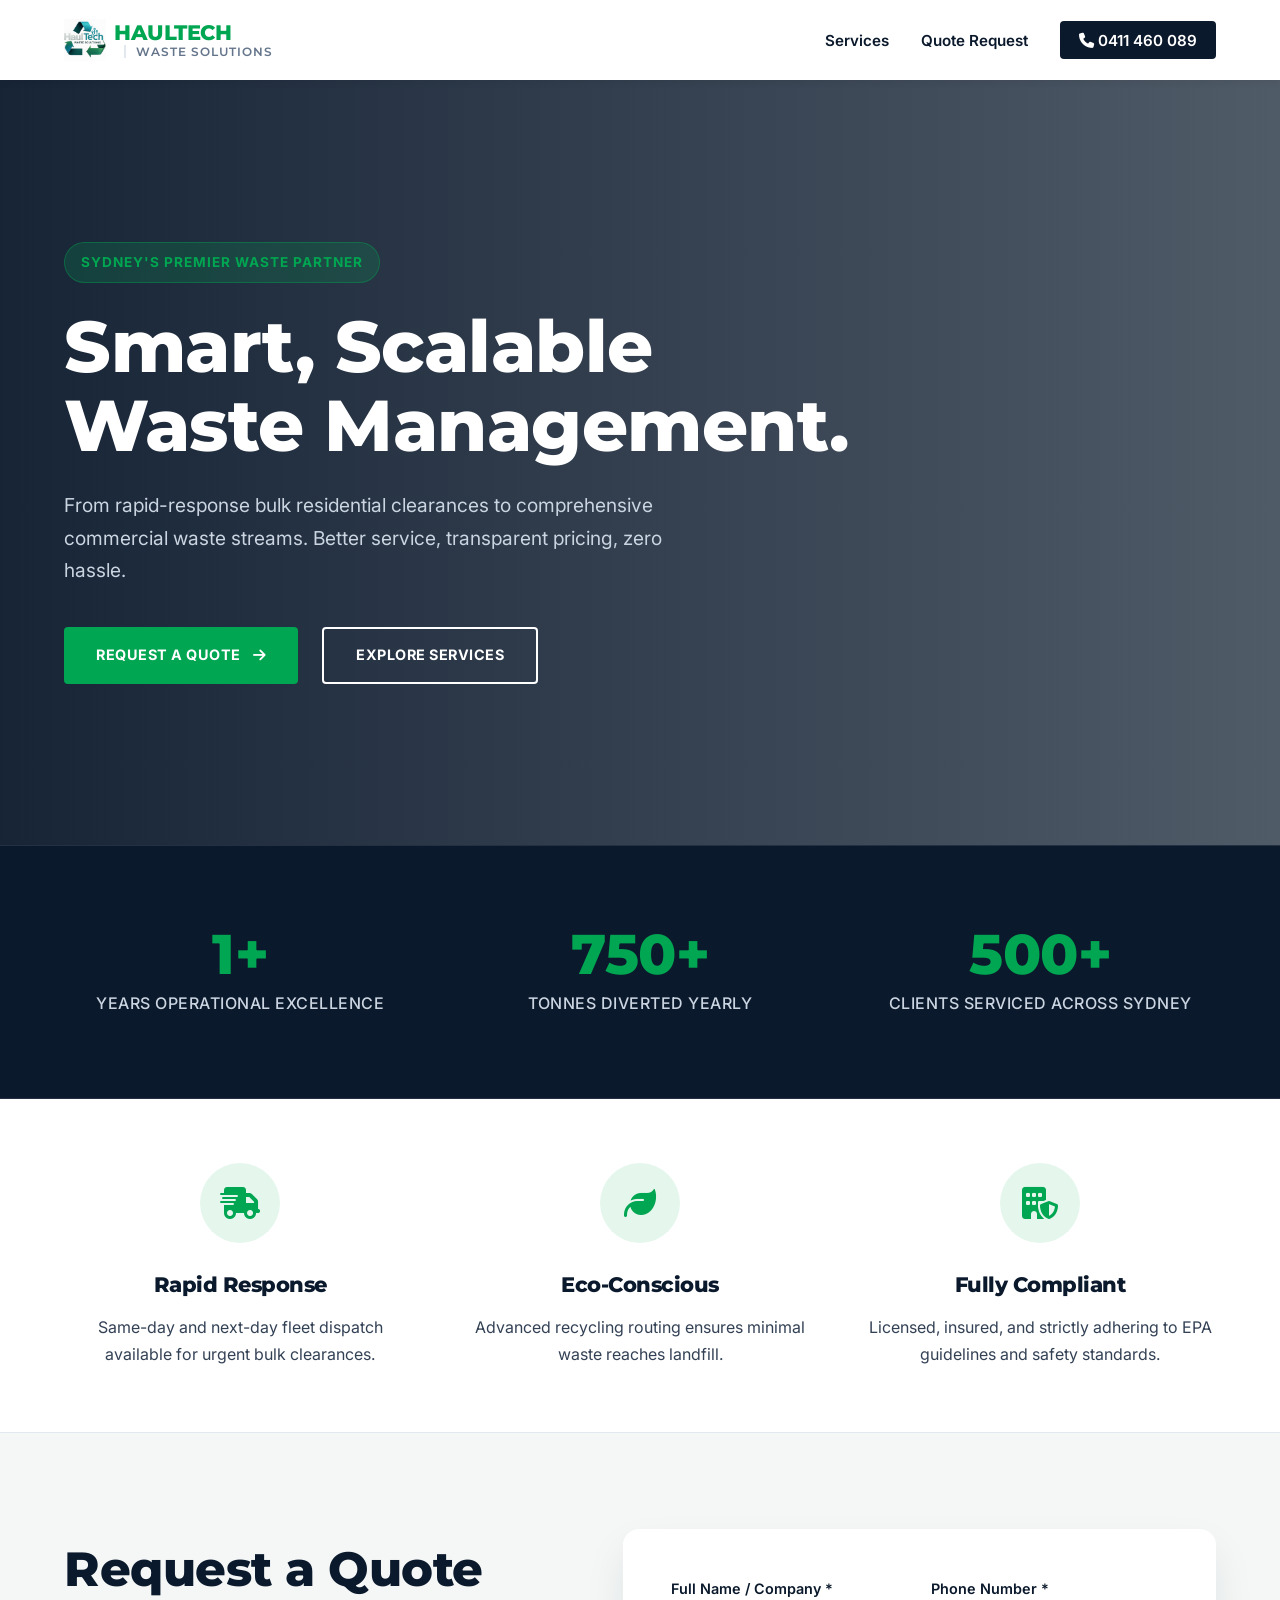
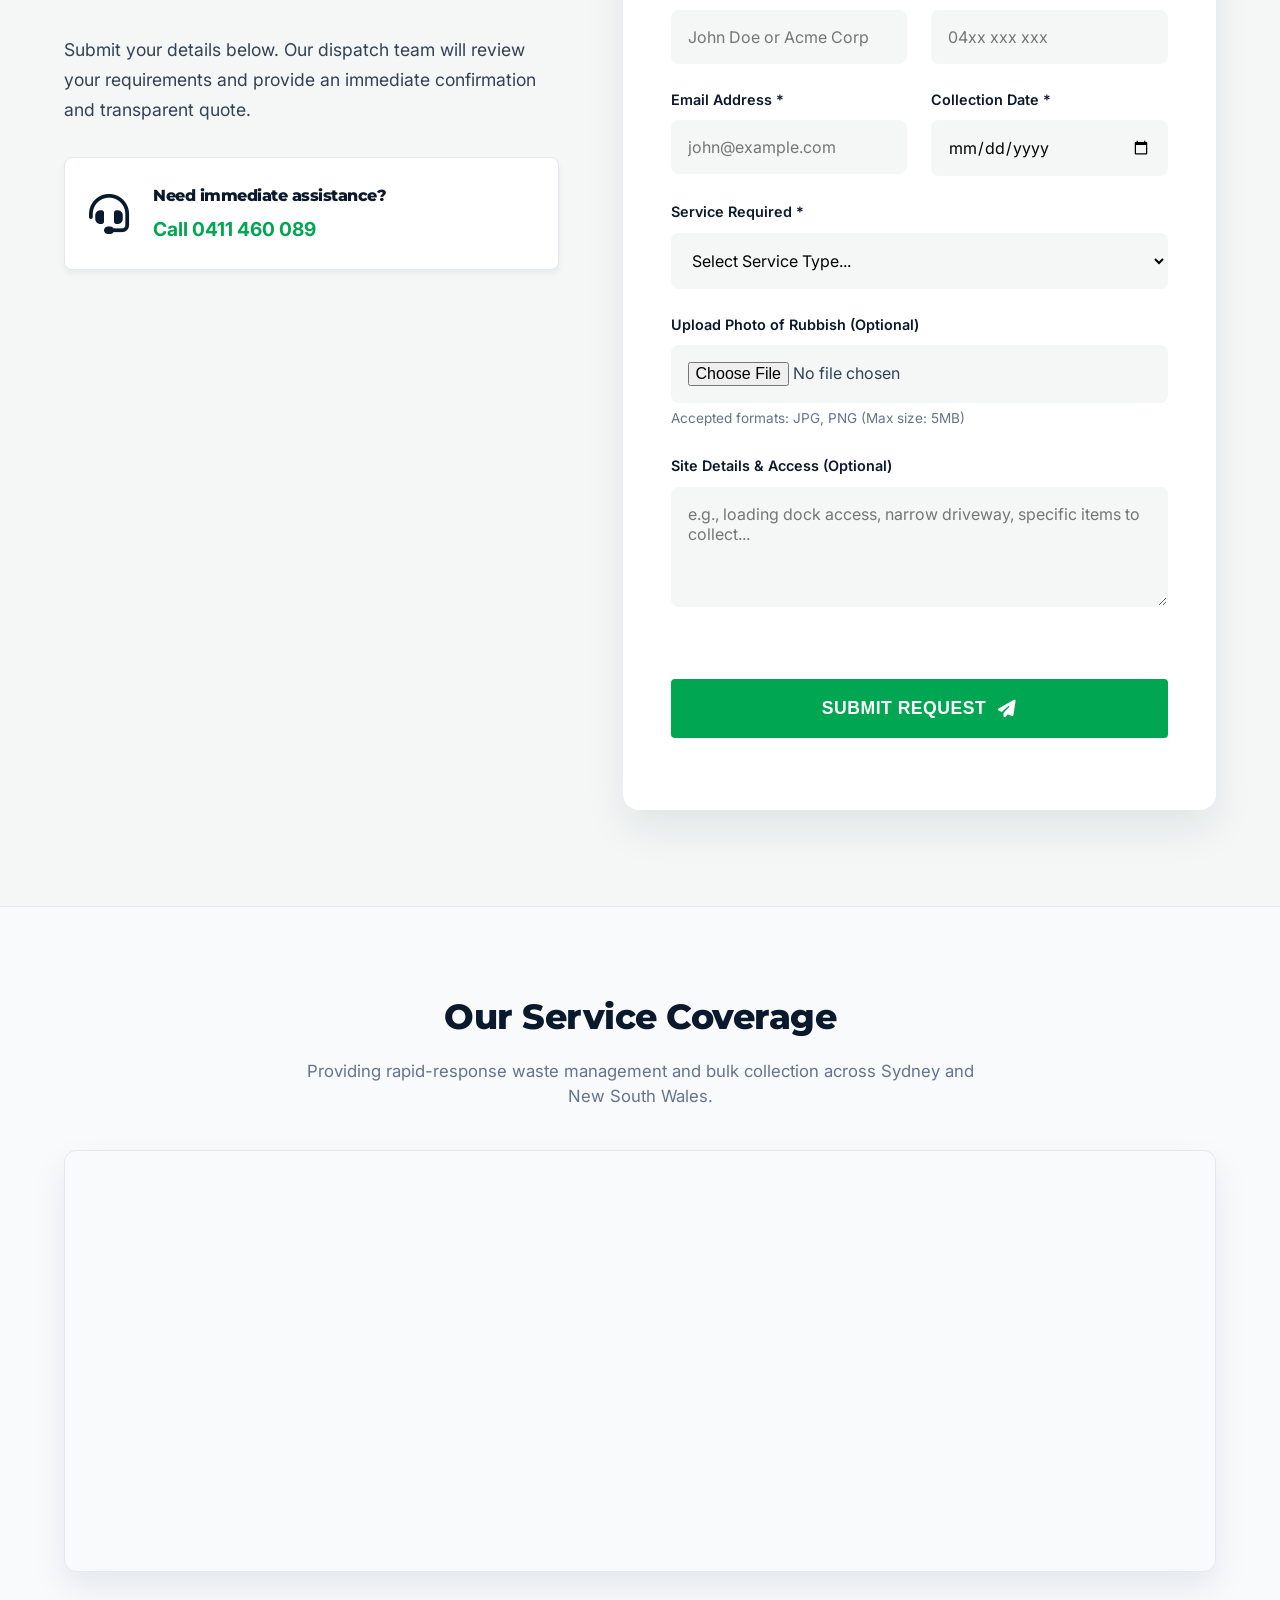
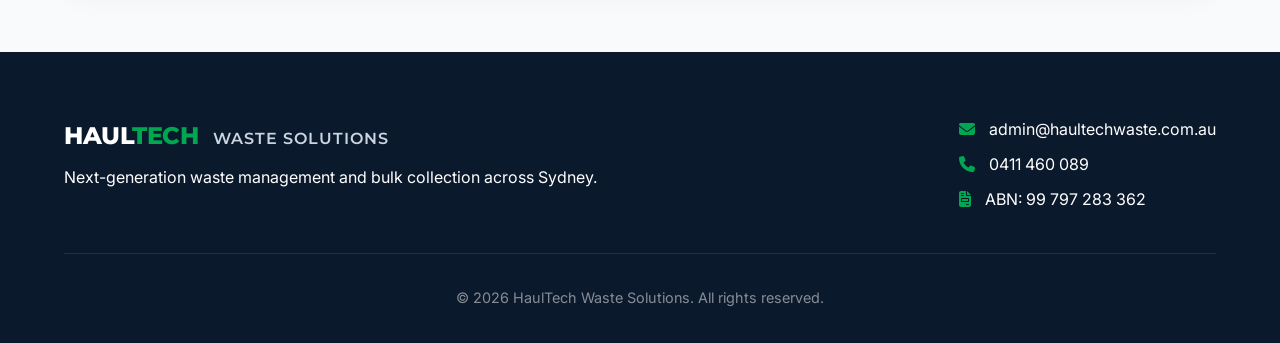
==== index.html @ 018791e0 "Add files via upload" ====
<!DOCTYPE html>
<html lang="en">
<head>
    <meta charset="UTF-8">
    <meta name="viewport" content="width=device-width, initial-scale=1.0">
    <title>HaulTech Waste Solutions | Waste Management</title>
    <link href="https://fonts.googleapis.com/css2?family=Montserrat:wght@700;800&family=Inter:wght@400;500;600&display=swap" rel="stylesheet">
    <link rel="stylesheet" href="https://cdnjs.cloudflare.com/ajax/libs/font-awesome/6.4.0/css/all.min.css">
    <link rel="stylesheet" href="styles.css">
</head>
<body>

    <header class="navbar">
        <div class="logo">
            <a href="index.html" class="logo-container">
                <img src="IMG_9557.JPG" alt="HaulTech Logo" class="logo-img">
                <div class="logo-text">
                    <span class="brand-name">HAUL<span>TECH</span></span>
                    <span class="tagline">WASTE SOLUTIONS</span>
                </div>
            </a>
        </div>
        <nav>
            <ul>
                <li><a href="services.html">Services</a></li>
                <li><a href="index.html#booking">Quote Request</a></li>
                <li>
                    <a href="tel:0411460089" class="btn-nav-call">
                        <i class="fa-solid fa-phone"></i> <span class="phone-number">0411 460 089</span>
                    </a>
                </li>
            </ul>
        </nav>
    </header>

    <section class="hero">
        <div class="hero-overlay"></div>
        <div class="hero-content fade-in-up">
            <span class="badge">Sydney's Premier Waste Partner</span>
            <h1>Smart, Scalable Waste Management.</h1>
            <p>From rapid-response bulk residential clearances to comprehensive commercial waste streams. Better service, transparent pricing, zero hassle.</p>
            
            <div class="hero-buttons">
                <a href="#booking" class="btn-primary btn-lg">Request a Quote <i class="fa-solid fa-arrow-right"></i></a>
                <a href="services.html" class="btn-outline-light btn-lg">Explore Services</a>
            </div>
        </div>
    </section>

    <section class="stats-section">
        <div class="stats-grid">
            <div class="stat-item">
                <h2>1+</h2>
                <p>Years Operational Excellence</p>
            </div>
            <div class="stat-item">
                <h2>750+</h2>
                <p>Tonnes Diverted Yearly</p>
            </div>
            <div class="stat-item">
                <h2>500+</h2>
                <p>Clients Serviced Across Sydney</p>
            </div>
        </div>
    </section>

    <section class="trust-section">
        <div class="trust-grid">
            <div class="trust-item">
                <div class="icon-circle"><i class="fa-solid fa-truck-fast"></i></div>
                <h3>Rapid Response</h3>
                <p>Same-day and next-day fleet dispatch available for urgent bulk clearances.</p>
            </div>
            <div class="trust-item">
                <div class="icon-circle"><i class="fa-solid fa-leaf"></i></div>
                <h3>Eco-Conscious</h3>
                <p>Advanced recycling routing ensures minimal waste reaches landfill.</p>
            </div>
            <div class="trust-item">
                <div class="icon-circle"><i class="fa-solid fa-building-shield"></i></div>
                <h3>Fully Compliant</h3>
                <p>Licensed, insured, and strictly adhering to EPA guidelines and safety standards.</p>
            </div>
        </div>
    </section>

    <section id="booking" class="booking-section">
        <div class="booking-container">
            <div class="booking-text">
                <h2>Request a Quote</h2>
                <p>Submit your details below. Our dispatch team will review your requirements and provide an immediate confirmation and transparent quote.</p>
                
                <div class="contact-card">
                    <i class="fa-solid fa-headset"></i>
                    <div>
                        <h4>Need immediate assistance?</h4>
                        <a href="tel:0411460089">Call 0411 460 089</a>
                    </div>
                </div>
            </div>

            <div class="booking-form-wrapper">
                <form id="bookingForm" action="https://api.web3forms.com/submit" method="POST" enctype="multipart/form-data">
    <input type="hidden" name="access_key" value="d04e85ba-3c65-4152-a15e-66b046888e22">
    <input type="checkbox" name="botcheck" style="display: none;">

    <div class="form-row">
        <div class="form-group">
            <label>Full Name / Company <span class="required">*</span></label>
            <input type="text" name="name" required placeholder="John Doe or Acme Corp">
        </div>
        <div class="form-group">
            <label>Phone Number <span class="required">*</span></label>
            <input type="tel" name="phone" required placeholder="04xx xxx xxx">
        </div>
    </div>

    <div class="form-row">
        <div class="form-group">
            <label>Email Address <span class="required">*</span></label>
            <input type="email" name="email" required placeholder="john@example.com">
        </div>
        <div class="form-group">
            <label>Collection Date <span class="required">*</span></label>
            <input type="date" name="date" required>
        </div>
    </div>

    <div class="form-group">
        <label>Service Required <span class="required">*</span></label>
        <select name="waste-type" required>
            <option value="">Select Service Type...</option>
            <option value="One-Off Bulk Clearance">One-Off Bulk Rubbish Clearance</option>
            <option value="Ongoing Commercial">Ongoing Commercial/Business Service</option>
            <option value="Construction Waste">Construction/Job Site Waste</option>
            <option value="Recycling Solutions">Dedicated Recycling Solutions</option>
            <option value="Other">Other / Unsure</option>
        </select>
    </div>

    <div class="form-group">
        <label>Upload Photo of Rubbish (Optional)</label>
        <input type="file" name="attachment" accept="image/*" class="file-input">
        <small style="color: #64748b; font-size: 0.85rem; display: block; margin-top: 4px;">Accepted formats: JPG, PNG (Max size: 5MB)</small>
    </div>

    <div class="form-group">
        <label>Site Details & Access (Optional)</label>
        <textarea name="message" rows="3" placeholder="e.g., loading dock access, narrow driveway, specific items to collect..."></textarea>
    </div>

    <div class="form-group" style="display: flex; justify-content: center; margin-bottom: 1.5rem;">
        <div class="h-captcha" data-captcha="true"></div>
    </div>

    <button type="submit" class="btn-primary block btn-submit">Submit Request <i class="fa-solid fa-paper-plane"></i></button>
    <div id="formStatus" class="form-status"></div>
</form>
            </div>
        </div>
    </section>

    <section class="map-section">
        <div class="map-header">
            <h2>Our Service Coverage</h2>
            <p>Providing rapid-response waste management and bulk collection across Sydney and New South Wales.</p>
        </div>
        <div class="map-container">
            <iframe 
                src="https://maps.google.com/maps?q=Sydney+New+South+Wales&t=&z=10&ie=UTF8&iwloc=&output=embed" 
                width="100%" 
                height="400" 
                style="border:0;" 
                allowfullscreen="" 
                loading="lazy" 
                referrerpolicy="no-referrer-when-downgrade"
                title="HaulTech Service Area Map">
            </iframe>
        </div>
    </section>

    <footer>
        <div class="footer-container">
            <div class="footer-brand">
                <h2>HAUL<span>TECH</span> <span style="font-size: 1rem; font-weight: 600; color: #cbd5e1; letter-spacing: 1px; margin-left: 8px;">WASTE SOLUTIONS</span></h2>
                <p>Next-generation waste management and bulk collection across Sydney.</p>
            </div>
            <div class="footer-contact">
                <p><i class="fa-solid fa-envelope"></i> <a href="mailto:admin@haultechwaste.com.au">admin@haultechwaste.com.au</a></p>
                <p><i class="fa-solid fa-phone"></i> <a href="tel:0411460089">0411 460 089</a></p>
                <p class="footer-abn"><i class="fa-solid fa-file-invoice"></i> ABN: 99 797 283 362</p>
            </div>
        </div>
        <div class="footer-bottom">
            <p>&copy; 2026 HaulTech Waste Solutions. All rights reserved.</p>
        </div>
    </footer>

    <script src="https://web3forms.com/client/script.js" async defer></script>
    <script src="script.js"></script>
</body>
</html>
---- styles.css ----
/* =========================================
   ENTERPRISE DESIGN SYSTEM & VARIABLES
   ========================================= */
   :root {
    --primary-navy: #0B192C;
    --primary-green: #00A651; /* Vibrant, trustworthy green */
    --hover-green: #008741;
    --bg-light: #F4F7F6;
    --text-main: #334155;
    --text-muted: #64748B;
    --white: #ffffff;
    --border-color: #E2E8F0;
    --shadow-sm: 0 4px 6px rgba(0, 0, 0, 0.05);
    --shadow-lg: 0 20px 40px rgba(11, 25, 44, 0.08);
}

* {
    margin: 0;
    padding: 0;
    box-sizing: border-box;
}

body {
    font-family: 'Inter', sans-serif;
    color: var(--text-main);
    background-color: var(--bg-light);
    line-height: 1.7;
    -webkit-font-smoothing: antialiased;
}

h1, h2, h3, h4 {
    font-family: 'Montserrat', sans-serif;
    color: var(--primary-navy);
    font-weight: 800;
    letter-spacing: -0.5px;
}

/* =========================================
   NAVIGATION (Corporate & Sleek)
   ========================================= */
.navbar {
    display: flex;
    justify-content: space-between;
    align-items: center;
    padding: 1.2rem 5%;
    background: var(--white);
    box-shadow: var(--shadow-sm);
    position: sticky;
    top: 0;
    z-index: 1000;
}

.logo a {
    text-decoration: none;
    font-family: 'Montserrat', sans-serif;
    font-size: 1.8rem;
    font-weight: 800;
    color: var(--primary-navy);
    display: flex;
    align-items: center;
    gap: 0.5rem;
}

.logo span { color: var(--primary-green); }
.logo .tagline {
    font-size: 0.75rem;
    color: var(--text-muted);
    font-weight: 600;
    letter-spacing: 1px;
    margin-left: 10px;
    border-left: 2px solid var(--border-color);
    padding-left: 10px;
    display: none; /* Hidden on very small screens */
}

@media(min-width: 768px) { .logo .tagline { display: block; } }

nav ul {
    list-style: none;
    display: flex;
    gap: 2rem;
    align-items: center;
}

nav a {
    text-decoration: none;
    color: var(--primary-navy);
    font-weight: 600;
    font-size: 0.95rem;
    transition: color 0.3s;
}

nav a:hover { color: var(--primary-green); }

/* Buttons */
.btn-nav-call {
    background: var(--primary-navy);
    color: var(--white);
    padding: 0.6rem 1.2rem;
    border-radius: 4px;
    transition: background 0.3s, transform 0.3s;
}
.btn-nav-call:hover {
    background: var(--primary-green);
    color: var(--white);
    transform: translateY(-2px);
}

.btn-primary {
    background: var(--primary-green);
    color: var(--white);
    padding: 1rem 2rem;
    border-radius: 4px;
    font-weight: 700;
    text-decoration: none;
    display: inline-flex;
    align-items: center;
    justify-content: center;
    gap: 0.75rem;
    border: none;
    cursor: pointer;
    transition: all 0.3s ease;
    text-transform: uppercase;
    letter-spacing: 0.5px;
    font-size: 0.9rem;
}

.btn-primary:hover {
    background: var(--hover-green);
    transform: translateY(-3px);
    box-shadow: 0 10px 20px rgba(0, 166, 81, 0.3);
}

.btn-outline-light {
    border: 2px solid var(--white);
    color: var(--white);
    padding: 0.9rem 2rem;
    border-radius: 4px;
    font-weight: 700;
    text-decoration: none;
    transition: all 0.3s ease;
    text-transform: uppercase;
    letter-spacing: 0.5px;
    font-size: 0.9rem;
}

.btn-outline-light:hover {
    background: var(--white);
    color: var(--primary-navy);
}

/* =========================================
   HERO SECTION (Cinematic & Bold)
   ========================================= */
.hero {
    position: relative;
    height: 85vh;
    min-height: 600px;
    display: flex;
    align-items: center;
    padding: 0 5%;
    background: url('https://images.unsplash.com/photo-1532996122724-e3c354a0b15b?auto=format&fit=crop&w=1920&q=80') center/cover;
}

.hero-overlay {
    position: absolute;
    inset: 0;
    background: linear-gradient(90deg, rgba(11, 25, 44, 0.95) 0%, rgba(11, 25, 44, 0.7) 100%);
    z-index: 1;
}

.hero-content {
    position: relative;
    z-index: 2;
    max-width: 800px;
    color: var(--white);
}

.badge {
    display: inline-block;
    background: rgba(0, 166, 81, 0.2);
    color: var(--primary-green);
    padding: 0.5rem 1rem;
    border-radius: 50px;
    font-weight: 700;
    font-size: 0.85rem;
    margin-bottom: 1.5rem;
    border: 1px solid rgba(0, 166, 81, 0.4);
    letter-spacing: 1px;
    text-transform: uppercase;
}

.hero h1 {
    color: var(--white);
    font-size: 4.5rem;
    line-height: 1.1;
    margin-bottom: 1.5rem;
}

.hero p {
    font-size: 1.2rem;
    color: #cbd5e1;
    margin-bottom: 2.5rem;
    max-width: 600px;
}

.hero-buttons {
    display: flex;
    gap: 1.5rem;
    flex-wrap: wrap;
}

/* Animation for Hero */
.fade-in-up {
    animation: fadeInUp 1s cubic-bezier(0.2, 0.8, 0.2, 1) forwards;
}

@keyframes fadeInUp {
    from { opacity: 0; transform: translateY(40px); }
    to { opacity: 1; transform: translateY(0); }
}

/* =========================================
   TRUST SECTION (Corporate Capabilities)
   ========================================= */
.trust-section {
    padding: 4rem 5%;
    background: var(--white);
    border-bottom: 1px solid var(--border-color);
}

.trust-grid {
    max-width: 1200px;
    margin: 0 auto;
    display: grid;
    grid-template-columns: repeat(auto-fit, minmax(300px, 1fr));
    gap: 3rem;
    text-align: center;
}

.icon-circle {
    width: 80px;
    height: 80px;
    background: rgba(0, 166, 81, 0.1);
    color: var(--primary-green);
    border-radius: 50%;
    display: flex;
    align-items: center;
    justify-content: center;
    font-size: 2rem;
    margin: 0 auto 1.5rem auto;
    transition: transform 0.3s;
}

.trust-item:hover .icon-circle { transform: scale(1.1); }
.trust-item h3 { font-size: 1.3rem; margin-bottom: 0.75rem; }

/* =========================================
   BOOKING SECTION (Split Layout)
   ========================================= */
.booking-section {
    padding: 6rem 5%;
    max-width: 1400px;
    margin: 0 auto;
}

.booking-container {
    display: grid;
    grid-template-columns: 1fr 1.2fr;
    gap: 4rem;
    align-items: start;
}

@media(max-width: 992px) {
    .booking-container { grid-template-columns: 1fr; }
    .hero h1 { font-size: 3rem; }
}

.booking-text h2 {
    font-size: 3rem;
    margin-bottom: 1.5rem;
}

.booking-text p {
    font-size: 1.1rem;
    margin-bottom: 2rem;
}

.contact-card {
    background: var(--white);
    padding: 1.5rem;
    border-radius: 8px;
    display: flex;
    align-items: center;
    gap: 1.5rem;
    border: 1px solid var(--border-color);
    box-shadow: var(--shadow-sm);
}

.contact-card i {
    font-size: 2.5rem;
    color: var(--primary-navy);
}

.contact-card h4 { font-size: 1rem; margin-bottom: 0.25rem; }
.contact-card a {
    color: var(--primary-green);
    font-weight: 700;
    text-decoration: none;
    font-size: 1.2rem;
}

/* Premium Form Styling */
.booking-form-wrapper {
    background: var(--white);
    padding: 3rem;
    border-radius: 16px;
    box-shadow: var(--shadow-lg);
}

.form-row {
    display: grid;
    grid-template-columns: 1fr 1fr;
    gap: 1.5rem;
}

@media(max-width: 600px) {
    .form-row { grid-template-columns: 1fr; gap: 0; }
    .booking-form-wrapper { padding: 2rem 1.5rem; }
}

.form-group { margin-bottom: 1.5rem; }
.form-group label {
    display: block;
    margin-bottom: 0.5rem;
    font-weight: 600;
    font-size: 0.9rem;
    color: var(--primary-navy);
}

.form-group input, 
.form-group select, 
.form-group textarea {
    width: 100%;
    padding: 1rem;
    background: var(--bg-light);
    border: 1px solid transparent;
    border-radius: 8px;
    font-family: 'Inter', sans-serif;
    font-size: 1rem;
    transition: all 0.3s;
}

.form-group input:focus, 
.form-group select:focus, 
.form-group textarea:focus {
    outline: none;
    border: 1px solid var(--primary-green);
    background: var(--white);
    box-shadow: 0 0 0 4px rgba(0, 166, 81, 0.1);
}

.form-group textarea { resize: vertical; min-height: 120px; }

.btn-submit { width: 100%; margin-top: 1rem; padding: 1.2rem; font-size: 1.1rem; }

.form-status { margin-top: 1.5rem; font-weight: 600; text-align: center; }

/* =========================================
   CORPORATE FOOTER
   ========================================= */
footer {
    background: var(--primary-navy);
    color: var(--white);
    padding: 4rem 5% 2rem;
}

.footer-container {
    max-width: 1200px;
    margin: 0 auto;
    display: flex;
    justify-content: space-between;
    flex-wrap: wrap;
    gap: 2rem;
    border-bottom: 1px solid rgba(255,255,255,0.1);
    padding-bottom: 2rem;
    margin-bottom: 2rem;
}

.footer-brand h2 { color: var(--white); margin-bottom: 0.5rem; }
.footer-brand span { color: var(--primary-green); }
.footer-contact p { margin-bottom: 0.5rem; }
.footer-contact a { color: var(--white); text-decoration: none; transition: color 0.3s; }
.footer-contact a:hover { color: var(--primary-green); }
.footer-contact i { color: var(--primary-green); margin-right: 10px; }

.footer-bottom { text-align: center; color: rgba(255,255,255,0.5); font-size: 0.9rem; }

/* =========================================
   SERVICES PAGE (Enterprise Layout)
   ========================================= */

/* Shorter Cinematic Hero for Subpages */
.hero-inner {
    height: 50vh;
    min-height: 400px;
}

/* Services Layout */
.services-showcase {
    padding: 6rem 5%;
    max-width: 1400px;
    margin: 0 auto;
}

.services-showcase-grid {
    display: grid;
    grid-template-columns: repeat(1, 1fr);
    gap: 3rem;
}

@media(min-width: 768px) {
    .services-showcase-grid { grid-template-columns: repeat(2, 1fr); }
}

@media(min-width: 1100px) {
    .services-showcase-grid { grid-template-columns: repeat(4, 1fr); }
}

/* Premium Service Cards */
.service-card-premium {
    background: var(--white);
    border: 1px solid var(--border-color);
    border-radius: 12px;
    padding: 2.5rem 2rem;
    position: relative;
    overflow: hidden;
    transition: all 0.4s ease;
    box-shadow: var(--shadow-sm);
}

/* Animated Green Top Border on Hover */
.service-card-premium::before {
    content: '';
    position: absolute;
    top: 0;
    left: 0;
    width: 100%;
    height: 4px;
    background: var(--primary-green);
    transform: scaleX(0);
    transform-origin: left;
    transition: transform 0.4s ease;
}

.service-card-premium:hover {
    transform: translateY(-10px);
    box-shadow: var(--shadow-lg);
    border-color: transparent;
}

.service-card-premium:hover::before {
    transform: scaleX(1);
}

.service-card-premium .icon {
    font-size: 2.8rem;
    color: var(--primary-green);
    margin-bottom: 1.5rem;
}

.service-card-premium h3 {
    font-size: 1.4rem;
    margin-bottom: 1rem;
}

.service-card-premium p {
    color: var(--text-muted);
    margin-bottom: 1.5rem;
    font-size: 0.95rem;
}

/* Custom Checkmark List using FontAwesome */
.service-card-premium ul {
    list-style: none;
}

.service-card-premium ul li {
    position: relative;
    padding-left: 1.8rem;
    margin-bottom: 0.75rem;
    font-weight: 500;
    font-size: 0.95rem;
    color: var(--primary-navy);
}

.service-card-premium ul li::before {
    content: '\f00c'; /* FontAwesome Checkmark */
    font-family: 'Font Awesome 6 Free';
    font-weight: 900;
    position: absolute;
    left: 0;
    top: 2px;
    color: var(--primary-green);
}

/* Call to Action Banner */
.cta-banner {
    background: var(--primary-navy);
    padding: 6rem 5%;
    text-align: center;
}

.cta-banner h2 {
    color: var(--white);
    margin-bottom: 1rem;
    font-size: 2.5rem;
}

.cta-banner p {
    color: #cbd5e1;
    margin-bottom: 2.5rem;
    font-size: 1.1rem;
}

/* =========================================
   BY THE NUMBERS / STATS SECTION
   ========================================= */
.stats-section {
    background: var(--primary-navy);
    color: var(--white);
    padding: 5rem 5%;
    border-top: 1px solid rgba(255, 255, 255, 0.1);
    border-bottom: 1px solid rgba(255, 255, 255, 0.1);
}

.stats-grid {
    max-width: 1200px;
    margin: 0 auto;
    display: grid;
    grid-template-columns: repeat(1, 1fr);
    gap: 3rem;
    text-align: center;
}

@media(min-width: 768px) {
    .stats-grid {
        grid-template-columns: repeat(2, 1fr);
    }
}

@media(min-width: 1024px) {
    .stats-grid {
        grid-template-columns: repeat(3, 1fr);
    }
}

.stat-item h2 {
    font-size: 3.5rem;
    color: var(--primary-green);
    font-family: 'Montserrat', sans-serif;
    font-weight: 800;
    margin-bottom: 0.5rem;
    line-height: 1;
}

/* Special styling for the ABN card so it fits nicely */
.stat-item .abn-code {
    font-size: 1.6rem;
    color: var(--primary-green);
    font-family: 'Montserrat', sans-serif;
    font-weight: 700;
    margin-bottom: 0.8rem;
    letter-spacing: 0.5px;
    padding-top: 0.5rem;
}

.stat-item p {
    color: #cbd5e1;
    font-size: 1rem;
    font-weight: 500;
    text-transform: uppercase;
    letter-spacing: 0.5px;
}

* {
    margin: 0;
    padding: 0;
    box-sizing: border-box;
}

html {
    scroll-behavior: smooth;
}

/* =========================================
   PERFECT CENTERING FOR SERVICES PAGE HERO
   ========================================= */
.hero-inner .hero-content {
    text-align: center !important;
    margin-left: auto !important;
    margin-right: auto !important;
    width: 100%;
}

.hero-inner .hero-content p {
    text-align: center !important;
    margin-left: auto !important;
    margin-right: auto !important;
    max-width: 650px;
}

/* =========================================
   ULTRA-COMPACT MOBILE HEADER FIX
   ========================================= */
@media(max-width: 768px) {
    .navbar {
        padding: 0.75rem 4%;
        flex-wrap: nowrap; /* Forces everything to stay on one clean line */
    }

    /* Shrinks the logo just enough so it never crowds the menu buttons */
    .logo a {
        font-size: 1.3rem !important;
        letter-spacing: -0.5px;
    }

    .tagline {
        display: none !important; /* Hides secondary text completely on mobile */
    }

    .mobile-actions {
        display: flex;
        gap: 0.6rem;
        align-items: center;
    }
    
    /* Makes the mobile phone icon sleek and proportional */
    .mobile-phone-icon {
        width: 36px;
        height: 36px;
        font-size: 0.95rem;
    }

    /* Tightens the hamburger button */
    .menu-toggle {
        font-size: 1.35rem;
        padding: 0;
    }

    .desktop-phone {
        display: none !important;
    }
}

/* =========================================
   RESPONSIVE PHONE NUMBER & HEADER STYLING
   ========================================= */
@media(max-width: 768px) {
    .navbar {
        padding: 0.75rem 4%;
        justify-content: space-between;
    }

    .logo a {
        font-size: 1.2rem !important;
        letter-spacing: -0.5px;
    }

    .tagline {
        display: none !important;
    }

    nav ul {
        gap: 0.6rem;
        align-items: center;
    }

    nav a {
        font-size: 0.85rem;
    }

    /* Keeps the call button compact and clean on mobile */
    .btn-nav-call {
        padding: 0.4rem 0.7rem;
        font-size: 0.8rem;
        display: inline-flex;
        align-items: center;
        gap: 4px;
    }

    /* Keeps the phone digits readable on smaller phones */
    .phone-number {
        font-size: 0.78rem;
    }
}

/* For extremely small screens (older phones under 380px wide) */
@media(max-width: 380px) {
    .phone-number {
        display: none; /* Safely hides just the digits on tiny screens, keeping the green phone icon active to dial */
    }
}

/* =========================================
   MOBILE HERO SECTION FIX (Prevents Text Cutoff)
   ========================================= */
@media(max-width: 768px) {
    .hero {
        height: auto !important;
        min-height: auto !important;
        padding: 5rem 5% 4rem 5% !important;
    }

    .hero-content h1 {
        font-size: 2.2rem !important;
        line-height: 1.2 !important;
        margin-bottom: 1rem !important;
    }

    .hero-content p {
        font-size: 1rem !important;
        line-height: 1.5 !important;
        margin-bottom: 1.5rem !important;
    }
}

/* =========================================
   3D & MOVING SERVICE ICONS
   ========================================= */

/* Enable 3D perspective on the service cards */
.service-card {
    transition: transform 0.4s cubic-bezier(0.16, 1, 0.3, 1), box-shadow 0.4s cubic-bezier(0.16, 1, 0.3, 1);
    transform-style: preserve-3d;
    perspective: 1000px;
}

/* 3D tilt effect when hovering the entire card */
.service-card:hover {
    transform: translateY(-8px) rotateX(3deg) rotateY(-3deg);
    box-shadow: 0 20px 40px rgba(0, 166, 81, 0.15), 0 10px 20px rgba(11, 25, 44, 0.1);
}

/* Continuous gentle floating movement for the icon container */
.service-icon, 
.service-card i {
    animation: floatIcon 4s ease-in-out infinite;
    transform-style: preserve-3d;
    display: inline-block;
    transition: transform 0.4s ease, color 0.3s ease;
}

/* Keyframes for smooth floating motion */
@keyframes floatIcon {
    0% {
        transform: translateY(0px) rotate(0deg);
    }
    50% {
        transform: translateY(-8px) rotate(2deg);
    }
    100% {
        transform: translateY(0px) rotate(0deg);
    }
}

/* Enhanced 3D pop effect when hovering the card */
.service-card:hover .service-icon,
.service-card:hover i {
    animation-play-state: paused; /* Pause floating during hover to focus on the 3D pop */
    transform: translateY(-12px) translateZ(25px) scale(1.12);
    color: var(--primary-green);
    text-shadow: 0 10px 20px rgba(0, 166, 81, 0.3);
}

/* =========================================
   CUSTOM BRAND LOGO STYLING
   ========================================= */

/* Header Logo */
.logo a {
    display: flex;
    align-items: center;
    text-decoration: none;
}

.logo-img {
    height: 48px;
    width: auto;
    display: block;
    object-fit: contain;
    transition: transform 0.3s ease;
}

.logo-img:hover {
    transform: scale(1.02);
}

/* Footer Logo */
.footer-brand a {
    display: inline-block;
    margin-bottom: 0.75rem;
}

.footer-logo-img {
    height: 52px;
    width: auto;
    display: block;
    object-fit: contain;
}

/* Mobile Adjustments for Header Logo */
@media(max-width: 768px) {
    .logo-img {
        height: 38px;
    }
}

/* =========================================
   SIDE-BY-SIDE LOGO & BRAND TEXT
   ========================================= */
.logo-container {
    display: flex;
    align-items: center;
    gap: 10px;
    text-decoration: none;
}

.logo-img {
    height: 42px;
    width: auto;
    object-fit: contain;
    transition: transform 0.3s ease;
}

.logo-container:hover .logo-img {
    transform: scale(1.03);
}

.logo-text {
    display: flex;
    flex-direction: column;
    line-height: 1.1;
}

.brand-name {
    font-family: 'Montserrat', sans-serif;
    font-weight: 800;
    font-size: 1.3rem;
    color: var(--primary-navy);
    letter-spacing: -0.5px;
}

.brand-name span {
    color: var(--primary-green);
}

.tagline {
    font-family: 'Montserrat', sans-serif;
    font-weight: 600;
    font-size: 0.65rem;
    color: #64748b;
    letter-spacing: 0.5px;
    text-transform: uppercase;
}

/* Mobile Responsiveness for Header Branding */
@media(max-width: 768px) {
    .logo-img {
        height: 34px;
    }

    .brand-name {
        font-size: 1.05rem;
    }

    .tagline {
        display: none; /* Hides tagline on smaller mobile screens to keep the header clean and uncluttered */
    }
}

/* =========================================
   SERVICE AREA MAP SECTION
   ========================================= */
.map-section {
    padding: 5rem 5%;
    background: #f8fafc;
    border-top: 1px solid var(--border-color);
    text-align: center;
}

.map-header {
    max-width: 700px;
    margin: 0 auto 2.5rem auto;
}

.map-header h2 {
    font-family: 'Montserrat', sans-serif;
    font-size: 2.2rem;
    font-weight: 800;
    color: var(--primary-navy);
    margin-bottom: 0.75rem;
}

.map-header p {
    font-size: 1.05rem;
    color: #64748b;
    line-height: 1.5;
}

.map-container {
    width: 100%;
    max-width: 1200px;
    margin: 0 auto;
    border-radius: 12px;
    overflow: hidden;
    box-shadow: 0 15px 35px rgba(11, 25, 44, 0.08);
    border: 1px solid var(--border-color);
}

.map-container iframe {
    width: 100%;
    height: 420px;
    display: block;
}

/* Mobile Responsiveness for Map Section */
@media(max-width: 768px) {
    .map-section {
        padding: 3.5rem 4%;
    }

    .map-header h2 {
        font-size: 1.7rem;
    }

    .map-container iframe {
        height: 320px;
    }
}
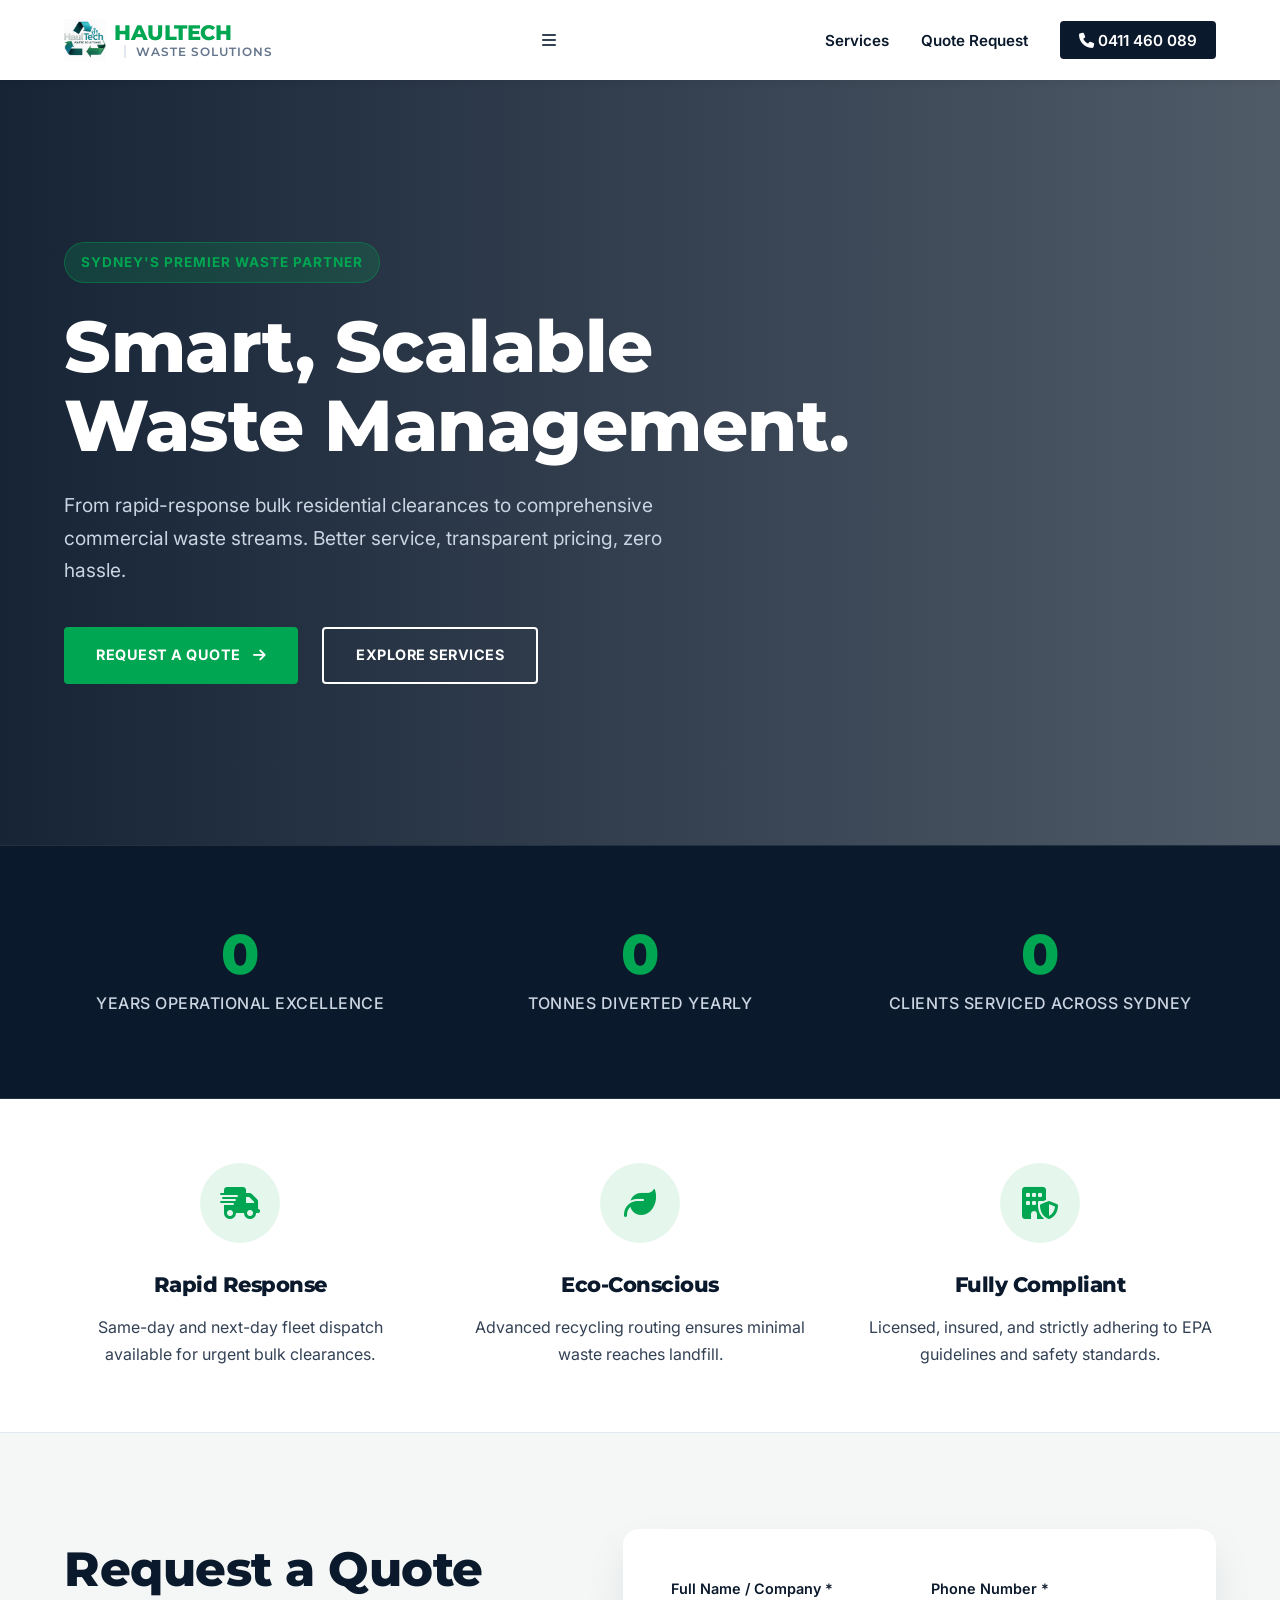
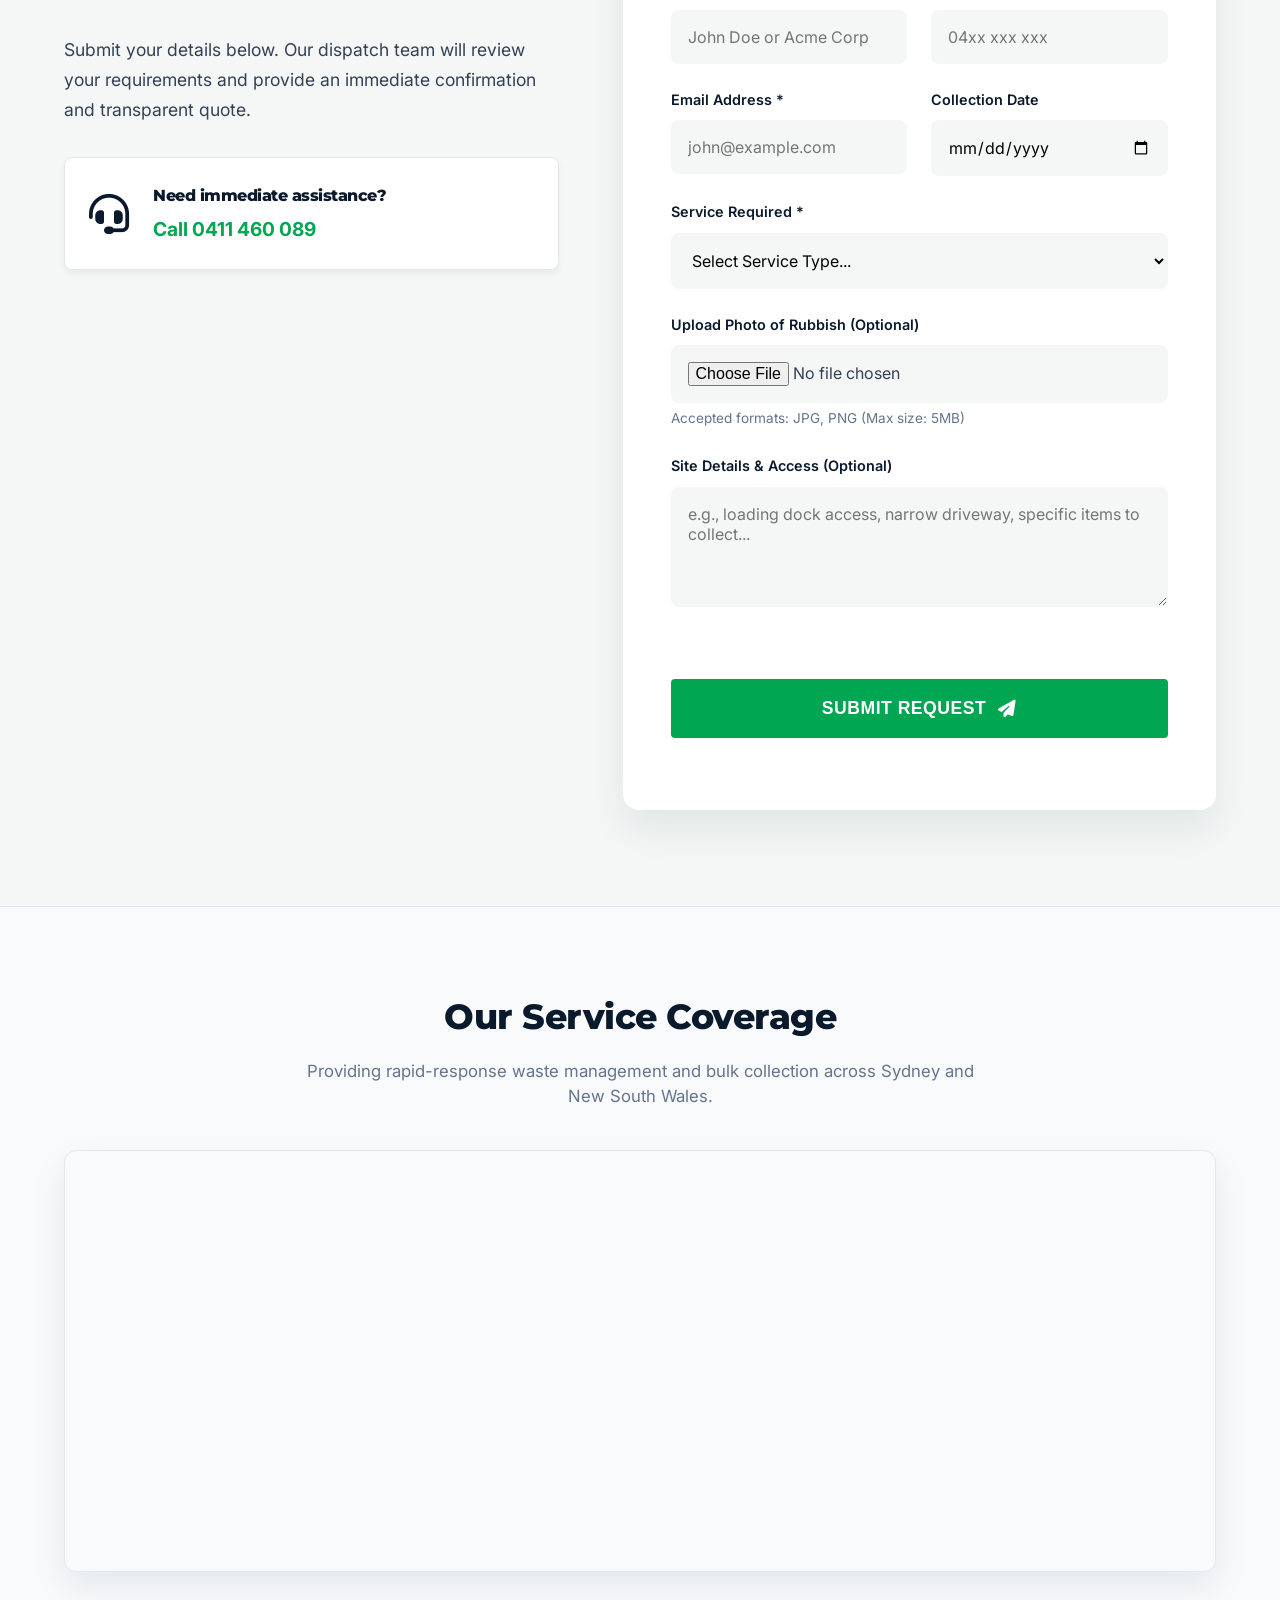
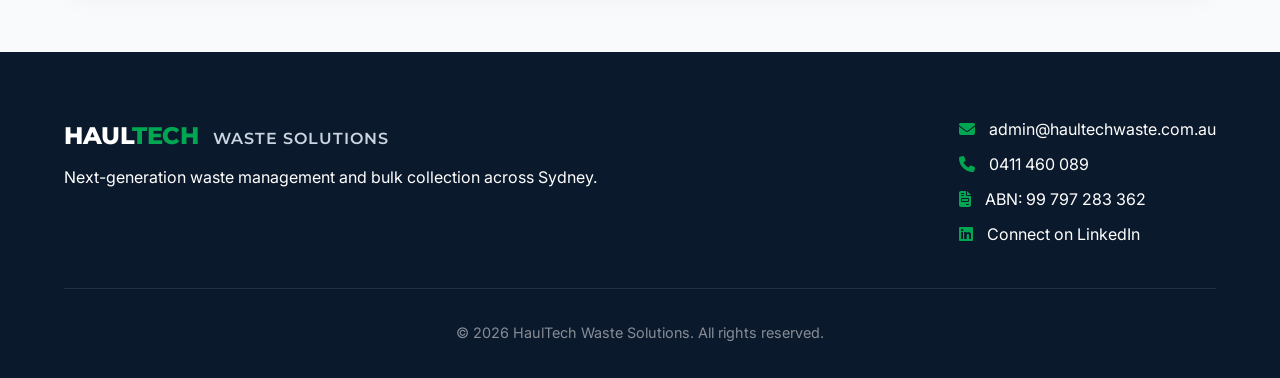
==== commit c22d9cb8: "Update index.html" ====
--- a/index.html
+++ b/index.html
@@ -3,7 +3,8 @@
 <head>
     <meta charset="UTF-8">
     <meta name="viewport" content="width=device-width, initial-scale=1.0">
-    <title>HaulTech Waste Solutions | Waste Management</title>
+    <link rel="icon" type="image/jpeg" href="IMG_9557.JPG">
+    <title>HWS | Waste Management</title>
     <link href="https://fonts.googleapis.com/css2?family=Montserrat:wght@700;800&family=Inter:wght@400;500;600&display=swap" rel="stylesheet">
     <link rel="stylesheet" href="https://cdnjs.cloudflare.com/ajax/libs/font-awesome/6.4.0/css/all.min.css">
     <link rel="stylesheet" href="styles.css">
@@ -20,13 +21,18 @@
                 </div>
             </a>
         </div>
-        <nav>
-            <ul>
+
+        <div class="menu-toggle" id="mobile-menu">
+            <i class="fa-solid fa-bars"></i>
+        </div>
+
+        <nav class="nav-menu">
+            <ul class="nav-list">
                 <li><a href="services.html">Services</a></li>
                 <li><a href="index.html#booking">Quote Request</a></li>
                 <li>
                     <a href="tel:0411460089" class="btn-nav-call">
-                        <i class="fa-solid fa-phone"></i> <span class="phone-number">0411 460 089</span>
+                        <i class="fa-solid fa-phone"></i> <span class="phone-number"> 0411 460 089</span>
                     </a>
                 </li>
             </ul>
@@ -50,15 +56,15 @@
     <section class="stats-section">
         <div class="stats-grid">
             <div class="stat-item">
-                <h2>1+</h2>
+                <h2 class="counter" data-target="1" data-suffix="+">0</h2>
                 <p>Years Operational Excellence</p>
             </div>
             <div class="stat-item">
-                <h2>750+</h2>
+                <h2 class="counter" data-target="750" data-suffix="+">0</h2>
                 <p>Tonnes Diverted Yearly</p>
             </div>
             <div class="stat-item">
-                <h2>500+</h2>
+                <h2 class="counter" data-target="1000" data-suffix="+">0</h2>
                 <p>Clients Serviced Across Sydney</p>
             </div>
         </div>
@@ -121,9 +127,9 @@
             <input type="email" name="email" required placeholder="john@example.com">
         </div>
         <div class="form-group">
-            <label>Collection Date <span class="required">*</span></label>
-            <input type="date" name="date" required>
-        </div>
+    <label for="date">Collection Date</label>
+    <input type="date" id="date" name="collection_date">
+</div>
     </div>
 
     <div class="form-group">
@@ -186,10 +192,15 @@
                 <p>Next-generation waste management and bulk collection across Sydney.</p>
             </div>
             <div class="footer-contact">
-                <p><i class="fa-solid fa-envelope"></i> <a href="mailto:admin@haultechwaste.com.au">admin@haultechwaste.com.au</a></p>
-                <p><i class="fa-solid fa-phone"></i> <a href="tel:0411460089">0411 460 089</a></p>
-                <p class="footer-abn"><i class="fa-solid fa-file-invoice"></i> ABN: 99 797 283 362</p>
-            </div>
+    <p><i class="fa-solid fa-envelope"></i> <a href="mailto:admin@haultechwaste.com.au">admin@haultechwaste.com.au</a></p>
+    <p><i class="fa-solid fa-phone"></i> <a href="tel:0411460089">0411 460 089</a></p>
+    <p class="footer-abn"><i class="fa-solid fa-file-invoice"></i> ABN: 99 797 283 362</p>
+    <p class="footer-social">
+        <a href="https://www.linkedin.com/company/107852363/" target="_blank" rel="noopener noreferrer">
+            <i class="fa-brands fa-linkedin"></i> Connect on LinkedIn
+        </a>
+    </p>
+</div>
         </div>
         <div class="footer-bottom">
             <p>&copy; 2026 HaulTech Waste Solutions. All rights reserved.</p>
@@ -199,4 +210,4 @@
     <script src="https://web3forms.com/client/script.js" async defer></script>
     <script src="script.js"></script>
 </body>
-</html>+</html>
